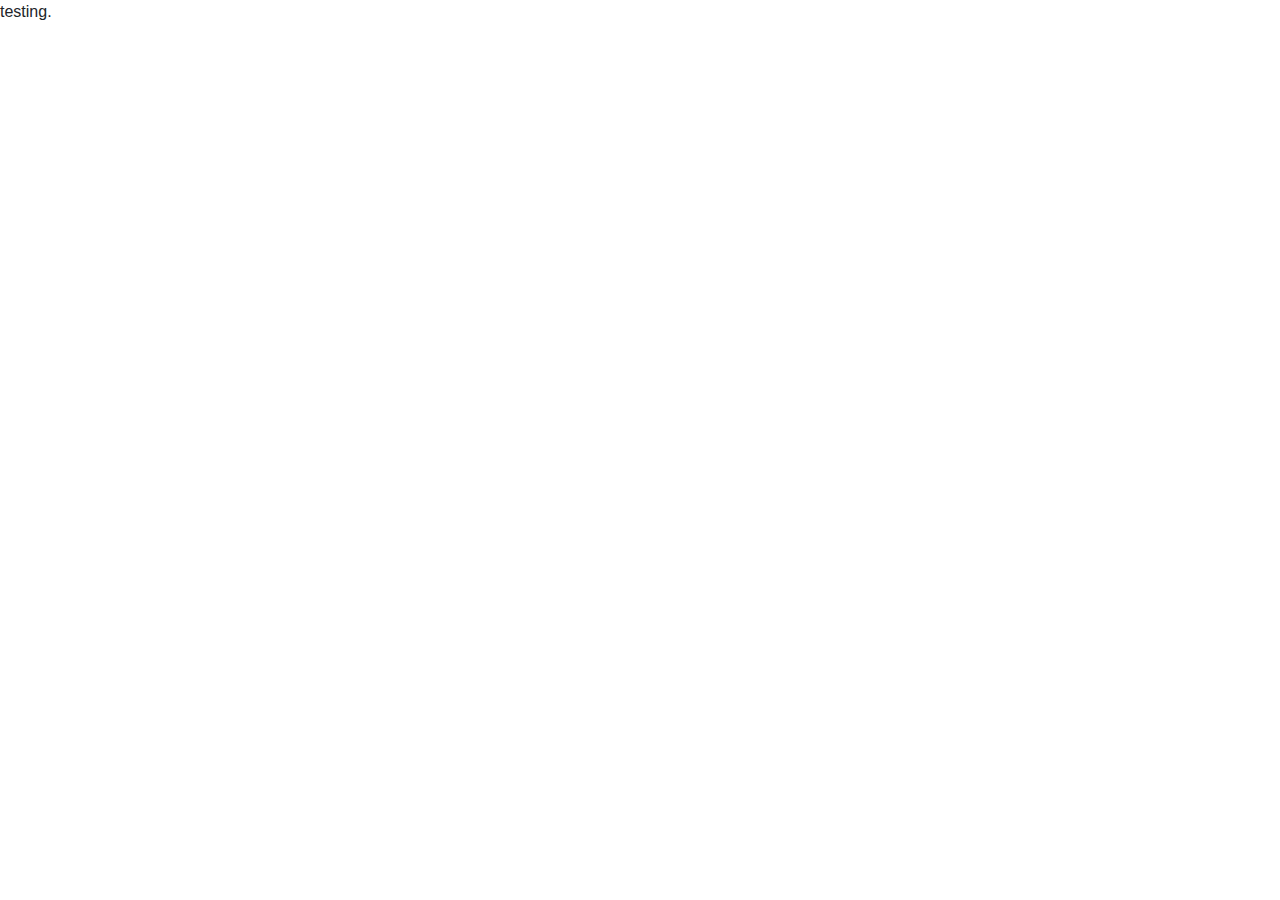
==== index.html @ 577a8fa8 "added index and css" ====
<!doctype html>
<html>

<head>

<!-- Bootstrap CSS -->
<link rel="stylesheet" href="https://stackpath.bootstrapcdn.com/bootstrap/4.3.1/css/bootstrap.min.css" integrity="sha384-ggOyR0iXCbMQv3Xipma34MD+dH/1fQ784/j6cY/iJTQUOhcWr7x9JvoRxT2MZw1T" crossorigin="anonymous">
<link rel="stylesheet" href="css/index.css">

<title>over the horizon! an animal crossing: new horizons resource</title>
</head>

<body>
testing.





 <!-- Optional JavaScript -->
<!-- jQuery first, then Popper.js, then Bootstrap JS -->
<script src="https://code.jquery.com/jquery-3.3.1.slim.min.js"
      integrity="sha384-q8i/X+965DzO0rT7abK41JStQIAqVgRVzpbzo5smXKp4YfRvH+8abtTE1Pi6jizo"
      crossorigin="anonymous"></script>
<script src="https://cdnjs.cloudflare.com/ajax/libs/popper.js/1.14.7/umd/popper.min.js"
      integrity="sha384-UO2eT0CpHqdSJQ6hJty5KVphtPhzWj9WO1clHTMGa3JDZwrnQq4sF86dIHNDz0W1"
      crossorigin="anonymous"></script>
<script src="https://stackpath.bootstrapcdn.com/bootstrap/4.3.1/js/bootstrap.min.js"
      integrity="sha384-JjSmVgyd0p3pXB1rRibZUAYoIIy6OrQ6VrjIEaFf/nJGzIxFDsf4x0xIM+B07jRM"
      crossorigin="anonymous"></script>
</body>
</html>
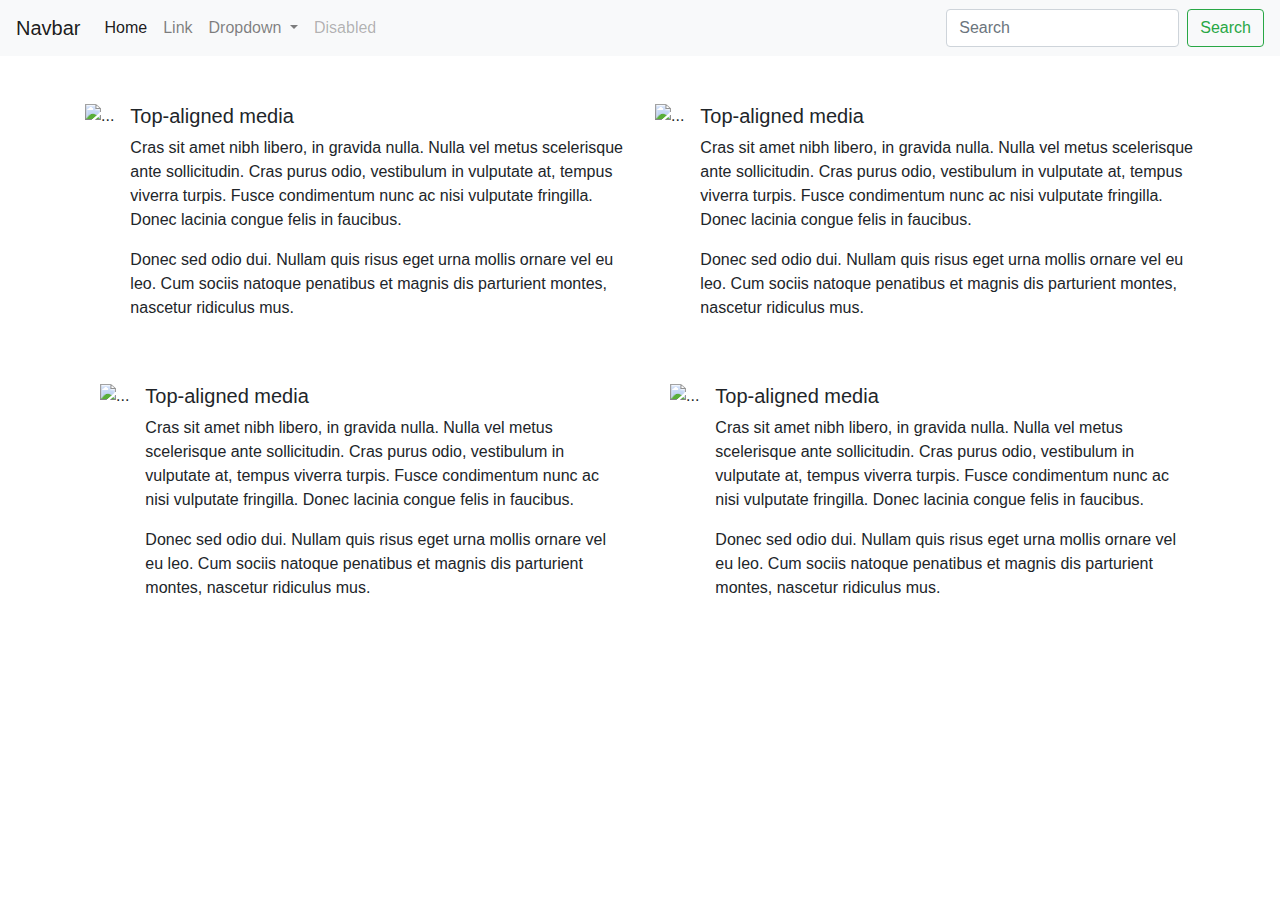
==== commit ba477f20: "added bootstrap" ====
--- a/index.html
+++ b/index.html
@@ -2,6 +2,28 @@
 <html>
 
 <head>
+
+<!-- Global site tag (gtag.js) - Google Analytics -->
+<script async src="https://www.googletagmanager.com/gtag/js?id=G-YRQJ0ZQFK2"></script>
+<script>
+  window.dataLayer = window.dataLayer || [];
+  function gtag(){dataLayer.push(arguments);}
+  gtag('js', new Date());
+
+  gtag('config', 'G-YRQJ0ZQFK2');
+</script>
+
+<!-- Hotjar Tracking Code for https://lesliewonggg.github.io/UX_UI_HW_21/ -->
+<script>
+      (function(h,o,t,j,a,r){
+          h.hj=h.hj||function(){(h.hj.q=h.hj.q||[]).push(arguments)};
+          h._hjSettings={hjid:2699867,hjsv:6};
+          a=o.getElementsByTagName('head')[0];
+          r=o.createElement('script');r.async=1;
+          r.src=t+h._hjSettings.hjid+j+h._hjSettings.hjsv;
+          a.appendChild(r);
+      })(window,document,'https://static.hotjar.com/c/hotjar-','.js?sv=');
+  </script>
 
 <!-- Bootstrap CSS -->
 <link rel="stylesheet" href="https://stackpath.bootstrapcdn.com/bootstrap/4.3.1/css/bootstrap.min.css" integrity="sha384-ggOyR0iXCbMQv3Xipma34MD+dH/1fQ784/j6cY/iJTQUOhcWr7x9JvoRxT2MZw1T" crossorigin="anonymous">
@@ -11,10 +33,100 @@
 </head>
 
 <body>
-testing.
+
+<!-- navigation -->
+      <nav class="navbar navbar-expand-lg navbar-light bg-light">
+            <a class="navbar-brand" href="#">Navbar</a>
+            <button class="navbar-toggler" type="button" data-toggle="collapse" data-target="#navbarSupportedContent" aria-controls="navbarSupportedContent" aria-expanded="false" aria-label="Toggle navigation">
+              <span class="navbar-toggler-icon"></span>
+            </button>
+          
+            <div class="collapse navbar-collapse" id="navbarSupportedContent">
+              <ul class="navbar-nav mr-auto">
+                <li class="nav-item active">
+                  <a class="nav-link" href="#">Home <span class="sr-only">(current)</span></a>
+                </li>
+                <li class="nav-item">
+                  <a class="nav-link" href="#">Link</a>
+                </li>
+                <li class="nav-item dropdown">
+                  <a class="nav-link dropdown-toggle" href="#" id="navbarDropdown" role="button" data-toggle="dropdown" aria-haspopup="true" aria-expanded="false">
+                    Dropdown
+                  </a>
+                  <div class="dropdown-menu" aria-labelledby="navbarDropdown">
+                    <a class="dropdown-item" href="#">Action</a>
+                    <a class="dropdown-item" href="#">Another action</a>
+                    <div class="dropdown-divider"></div>
+                    <a class="dropdown-item" href="#">Something else here</a>
+                  </div>
+                </li>
+                <li class="nav-item">
+                  <a class="nav-link disabled" href="#" tabindex="-1" aria-disabled="true">Disabled</a>
+                </li>
+              </ul>
+              <form class="form-inline my-2 my-lg-0">
+                <input class="form-control mr-sm-2" type="search" placeholder="Search" aria-label="Search">
+                <button class="btn btn-outline-success my-2 my-sm-0" type="submit">Search</button>
+              </form>
+            </div>
+          </nav>
+
+<!-- posts -->
+
+<div class="container">
+      <div class="row">
+        <div class="col"><br><br>
+          
+            <div class="media">
+                  <img src="..." class="align-self-start mr-3" alt="...">
+                  <div class="media-body">
+                    <h5 class="mt-0">Top-aligned media</h5>
+                    <p>Cras sit amet nibh libero, in gravida nulla. Nulla vel metus scelerisque ante sollicitudin. Cras purus odio, vestibulum in vulputate at, tempus viverra turpis. Fusce condimentum nunc ac nisi vulputate fringilla. Donec lacinia congue felis in faucibus.</p>
+                    <p>Donec sed odio dui. Nullam quis risus eget urna mollis ornare vel eu leo. Cum sociis natoque penatibus et magnis dis parturient montes, nascetur ridiculus mus.</p>
+                  </div></div>
+                  <br><br>
+            <div class="col">
+
+                  <div class="media">
+                        <img src="..." class="align-self-start mr-3" alt="...">
+                        <div class="media-body">
+                          <h5 class="mt-0">Top-aligned media</h5>
+                          <p>Cras sit amet nibh libero, in gravida nulla. Nulla vel metus scelerisque ante sollicitudin. Cras purus odio, vestibulum in vulputate at, tempus viverra turpis. Fusce condimentum nunc ac nisi vulputate fringilla. Donec lacinia congue felis in faucibus.</p>
+                          <p>Donec sed odio dui. Nullam quis risus eget urna mollis ornare vel eu leo. Cum sociis natoque penatibus et magnis dis parturient montes, nascetur ridiculus mus.</p>
+                        </div>
+                      </div>
+                </div>
+                
+                <div class="w-100"></div>
 
 
+        </div>
+        <div class="col"><br><br>
+          
+            <div class="media">
+                  <img src="..." class="align-self-start mr-3" alt="...">
+                  <div class="media-body">
+                    <h5 class="mt-0">Top-aligned media</h5>
+                    <p>Cras sit amet nibh libero, in gravida nulla. Nulla vel metus scelerisque ante sollicitudin. Cras purus odio, vestibulum in vulputate at, tempus viverra turpis. Fusce condimentum nunc ac nisi vulputate fringilla. Donec lacinia congue felis in faucibus.</p>
+                    <p>Donec sed odio dui. Nullam quis risus eget urna mollis ornare vel eu leo. Cum sociis natoque penatibus et magnis dis parturient montes, nascetur ridiculus mus.</p>
+                  </div></div>
 
+                  <br><br>
+             <div class="col">
+
+                  <div class="media">
+                        <img src="..." class="align-self-start mr-3" alt="...">
+                        <div class="media-body">
+                          <h5 class="mt-0">Top-aligned media</h5>
+                          <p>Cras sit amet nibh libero, in gravida nulla. Nulla vel metus scelerisque ante sollicitudin. Cras purus odio, vestibulum in vulputate at, tempus viverra turpis. Fusce condimentum nunc ac nisi vulputate fringilla. Donec lacinia congue felis in faucibus.</p>
+                          <p>Donec sed odio dui. Nullam quis risus eget urna mollis ornare vel eu leo. Cum sociis natoque penatibus et magnis dis parturient montes, nascetur ridiculus mus.</p>
+                        </div>
+                      </div>
+                </div>
+
+        </div>
+      </div>
+    </div>
 
 
  <!-- Optional JavaScript -->
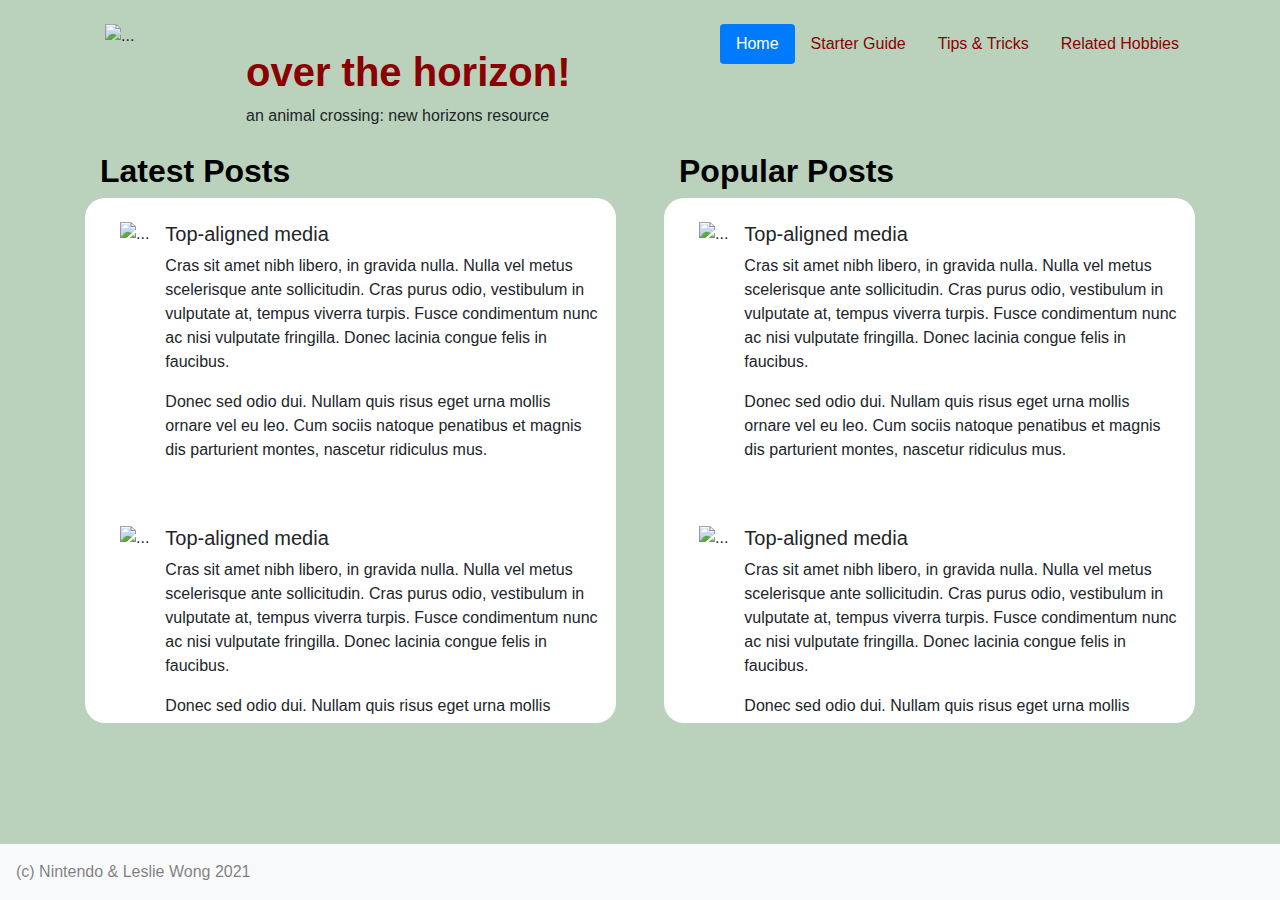
==== commit fdf8d621: "added colors" ====
--- a/index.html
+++ b/index.html
@@ -34,49 +34,48 @@
 
 <body>
 
-<!-- navigation -->
-      <nav class="navbar navbar-expand-lg navbar-light bg-light">
-            <a class="navbar-brand" href="#">Navbar</a>
-            <button class="navbar-toggler" type="button" data-toggle="collapse" data-target="#navbarSupportedContent" aria-controls="navbarSupportedContent" aria-expanded="false" aria-label="Toggle navigation">
-              <span class="navbar-toggler-icon"></span>
-            </button>
-          
-            <div class="collapse navbar-collapse" id="navbarSupportedContent">
-              <ul class="navbar-nav mr-auto">
-                <li class="nav-item active">
-                  <a class="nav-link" href="#">Home <span class="sr-only">(current)</span></a>
-                </li>
-                <li class="nav-item">
-                  <a class="nav-link" href="#">Link</a>
-                </li>
-                <li class="nav-item dropdown">
-                  <a class="nav-link dropdown-toggle" href="#" id="navbarDropdown" role="button" data-toggle="dropdown" aria-haspopup="true" aria-expanded="false">
-                    Dropdown
-                  </a>
-                  <div class="dropdown-menu" aria-labelledby="navbarDropdown">
-                    <a class="dropdown-item" href="#">Action</a>
-                    <a class="dropdown-item" href="#">Another action</a>
-                    <div class="dropdown-divider"></div>
-                    <a class="dropdown-item" href="#">Something else here</a>
-                  </div>
-                </li>
-                <li class="nav-item">
-                  <a class="nav-link disabled" href="#" tabindex="-1" aria-disabled="true">Disabled</a>
-                </li>
-              </ul>
-              <form class="form-inline my-2 my-lg-0">
-                <input class="form-control mr-sm-2" type="search" placeholder="Search" aria-label="Search">
-                <button class="btn btn-outline-success my-2 my-sm-0" type="submit">Search</button>
-              </form>
-            </div>
-          </nav>
-
 <!-- posts -->
 
 <div class="container">
+
+  <!-- navigation -->
+<br>
+
+<div class="media">
+  <img src="https://static.wikia.nocookie.net/acnewleaf/images/4/49/Celeste.png" width="125px" class="mr-3" alt="...">
+  <div class="media-body"><br>
+    <h1 class="mt-0"><b>over the horizon!</b></h1>
+    an animal crossing: new horizons resource
+  </div>
+  <ul class="nav justify-content-end">
+    <ul class="nav nav-pills">
+      <li class="nav-item">
+        <a class="nav-link active" href="#">Home</a>
+      </li>
+      <li class="nav-item">
+        <a class="nav-link" href="#">Starter Guide</a>
+      </li>
+      <li class="nav-item">
+        <a class="nav-link" href="#">Tips & Tricks</a>
+      </li>
+      <li class="nav-item">
+        <a class="nav-link" href="#">Related Hobbies</a>
+      </li>
+    </ul>
+    </ul>
+</div>
+<br>
+<div class="container">
+  <div class="row">
+    <div class="col-sm mr-4">
+      <h2><b>Latest Posts</b></h2>
+    </div>
+    <div class="col-sm ml-4">
+      <h2><b>Popular Posts</b></h2>
+    </div>
+  </div>
       <div class="row">
-        <div class="col"><br><br>
-          
+          <div class="col mr-4"><br>
             <div class="media">
                   <img src="..." class="align-self-start mr-3" alt="...">
                   <div class="media-body">
@@ -85,7 +84,6 @@
                     <p>Donec sed odio dui. Nullam quis risus eget urna mollis ornare vel eu leo. Cum sociis natoque penatibus et magnis dis parturient montes, nascetur ridiculus mus.</p>
                   </div></div>
                   <br><br>
-            <div class="col">
 
                   <div class="media">
                         <img src="..." class="align-self-start mr-3" alt="...">
@@ -94,14 +92,13 @@
                           <p>Cras sit amet nibh libero, in gravida nulla. Nulla vel metus scelerisque ante sollicitudin. Cras purus odio, vestibulum in vulputate at, tempus viverra turpis. Fusce condimentum nunc ac nisi vulputate fringilla. Donec lacinia congue felis in faucibus.</p>
                           <p>Donec sed odio dui. Nullam quis risus eget urna mollis ornare vel eu leo. Cum sociis natoque penatibus et magnis dis parturient montes, nascetur ridiculus mus.</p>
                         </div>
-                      </div>
                 </div>
                 
                 <div class="w-100"></div>
 
 
         </div>
-        <div class="col"><br><br>
+        <div class="col ml-4"><br>
           
             <div class="media">
                   <img src="..." class="align-self-start mr-3" alt="...">
@@ -112,7 +109,6 @@
                   </div></div>
 
                   <br><br>
-             <div class="col">
 
                   <div class="media">
                         <img src="..." class="align-self-start mr-3" alt="...">
@@ -121,12 +117,22 @@
                           <p>Cras sit amet nibh libero, in gravida nulla. Nulla vel metus scelerisque ante sollicitudin. Cras purus odio, vestibulum in vulputate at, tempus viverra turpis. Fusce condimentum nunc ac nisi vulputate fringilla. Donec lacinia congue felis in faucibus.</p>
                           <p>Donec sed odio dui. Nullam quis risus eget urna mollis ornare vel eu leo. Cum sociis natoque penatibus et magnis dis parturient montes, nascetur ridiculus mus.</p>
                         </div>
-                      </div>
                 </div>
 
         </div>
       </div>
     </div>
+
+    
+  <!-- footer !-->
+  <div class="fixed-bottom">
+    <nav class="navbar navbar-light bg-light">
+      <span class="navbar-text">
+        (c) Nintendo & Leslie Wong 2021
+      </span>
+    </nav>
+  </div>
+
 
 
  <!-- Optional JavaScript -->
--- a/css/index.css
+++ b/css/index.css
@@ -0,0 +1,30 @@
+body {
+    background-color: #bad2bc;
+}
+
+.col {
+    background-color: white;
+    border-radius: 20px;
+    height: 525px;
+    overflow-y: auto;
+}
+
+.nav-item a {
+    color: #8a0102;
+}
+
+.nav-link active {
+    background-color: #8a0102;
+}
+
+.media {
+    margin-left: 20px;
+}
+
+h1 {
+color: #8a0102;
+}
+
+h2 {
+    color: black;
+}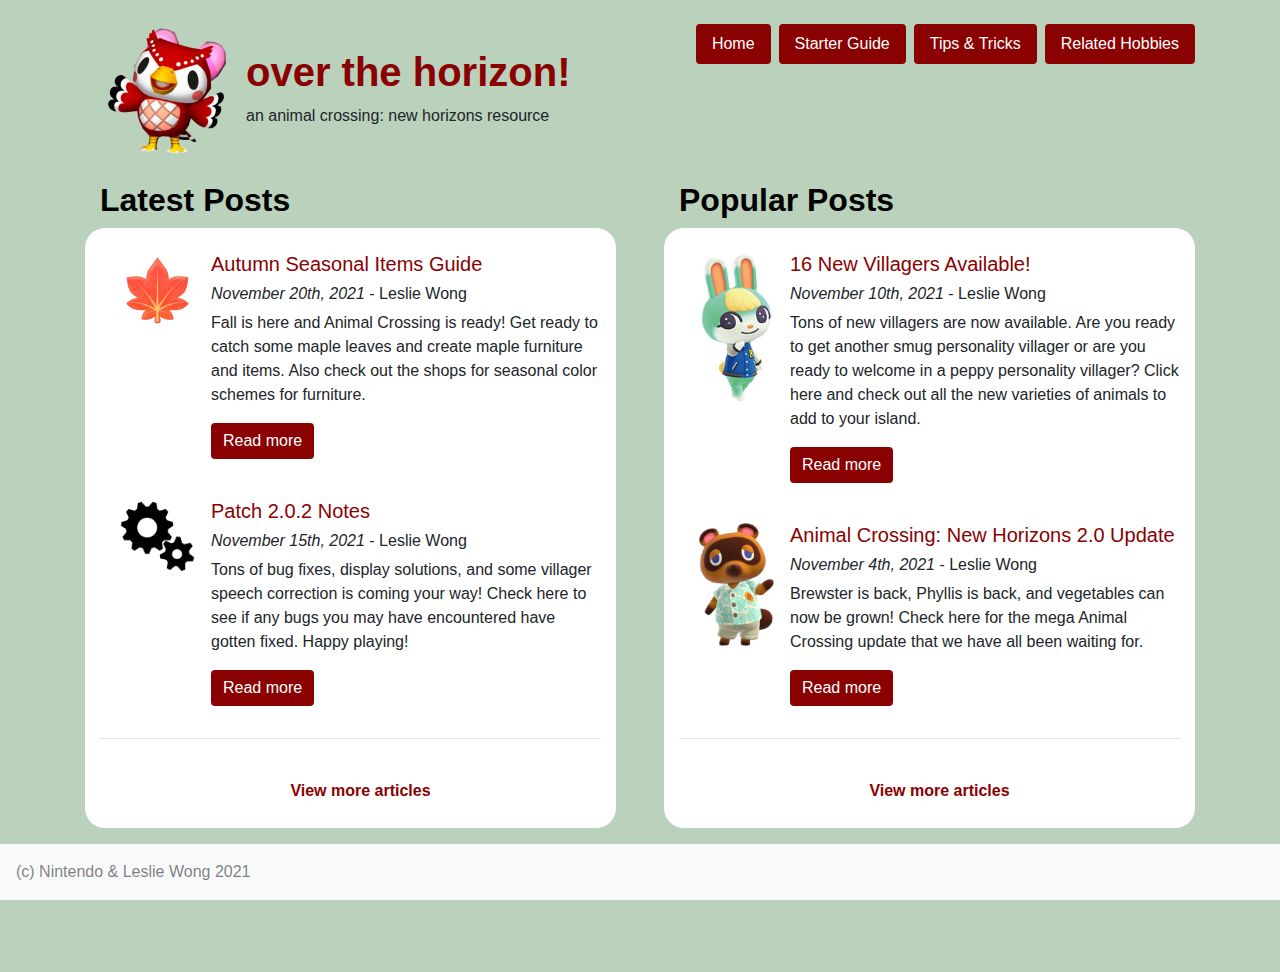
==== commit d391a7a8: "added starter guide" ====
--- a/index.html
+++ b/index.html
@@ -42,29 +42,33 @@
 <br>
 
 <div class="media">
-  <img src="https://static.wikia.nocookie.net/acnewleaf/images/4/49/Celeste.png" width="125px" class="mr-3" alt="...">
+  <img src="images/logo.png" width="125px" class="mr-3" alt="...">
   <div class="media-body"><br>
     <h1 class="mt-0"><b>over the horizon!</b></h1>
     an animal crossing: new horizons resource
   </div>
   <ul class="nav justify-content-end">
     <ul class="nav nav-pills">
-      <li class="nav-item">
-        <a class="nav-link active" href="#">Home</a>
+      <li class="nav-item ml-2">
+        <a class="nav-link active" href="index.html">Home</a>
       </li>
-      <li class="nav-item">
-        <a class="nav-link" href="#">Starter Guide</a>
+      <li class="nav-item ml-2">
+        <a class="nav-link active" href="starterguide.html">Starter Guide</a>
       </li>
-      <li class="nav-item">
-        <a class="nav-link" href="#">Tips & Tricks</a>
+      <li class="nav-item ml-2">
+        <a class="nav-link active" href="tipstricks.html">Tips & Tricks</a>
       </li>
-      <li class="nav-item">
-        <a class="nav-link" href="#">Related Hobbies</a>
+      <li class="nav-item ml-2">
+        <a class="nav-link active" href="related.html">Related Hobbies</a>
       </li>
     </ul>
     </ul>
 </div>
+
+<!-- posts -->
+
 <br>
+
 <div class="container">
   <div class="row">
     <div class="col-sm mr-4">
@@ -77,23 +81,34 @@
       <div class="row">
           <div class="col mr-4"><br>
             <div class="media">
-                  <img src="..." class="align-self-start mr-3" alt="...">
+                  <img src="images/autumnguide.png" width="75px" class="align-self-start mr-3" alt="...">
                   <div class="media-body">
-                    <h5 class="mt-0">Top-aligned media</h5>
-                    <p>Cras sit amet nibh libero, in gravida nulla. Nulla vel metus scelerisque ante sollicitudin. Cras purus odio, vestibulum in vulputate at, tempus viverra turpis. Fusce condimentum nunc ac nisi vulputate fringilla. Donec lacinia congue felis in faucibus.</p>
-                    <p>Donec sed odio dui. Nullam quis risus eget urna mollis ornare vel eu leo. Cum sociis natoque penatibus et magnis dis parturient montes, nascetur ridiculus mus.</p>
+                    <a href="#"><h5 class="mt-0">Autumn Seasonal Items Guide</h5></a>
+                    <h6><i>November 20th, 2021</i> - Leslie Wong</h6>
+                    <p>Fall is here and Animal Crossing is ready! Get ready to catch some maple leaves and create maple furniture and items. Also check out the shops for seasonal color schemes for furniture.</p>
+                    <p><button type="button" class="btn btn-primary">Read more</button>
+                    </p>
                   </div></div>
-                  <br><br>
+                  <br>
 
                   <div class="media">
-                        <img src="..." class="align-self-start mr-3" alt="...">
+                        <img src="images/patch.png" width="75px" class="align-self-start mr-3" alt="...">
                         <div class="media-body">
-                          <h5 class="mt-0">Top-aligned media</h5>
-                          <p>Cras sit amet nibh libero, in gravida nulla. Nulla vel metus scelerisque ante sollicitudin. Cras purus odio, vestibulum in vulputate at, tempus viverra turpis. Fusce condimentum nunc ac nisi vulputate fringilla. Donec lacinia congue felis in faucibus.</p>
-                          <p>Donec sed odio dui. Nullam quis risus eget urna mollis ornare vel eu leo. Cum sociis natoque penatibus et magnis dis parturient montes, nascetur ridiculus mus.</p>
+                          <a href="#"><h5 class="mt-0">Patch 2.0.2 Notes</h5></a>
+                          <h6><i>November 15th, 2021</i> - Leslie Wong</h6>
+                          <p>Tons of bug fixes, display solutions, and some villager speech correction is coming your way! Check here to see if any bugs you may have encountered have gotten fixed. Happy playing!</p>
+                    <p><button type="button" class="btn btn-primary">Read more</button>
+                    </p>
                         </div>
                 </div>
-                
+
+                <hr>
+<br>
+                <div class="media">
+                      <div class="media-body">
+                        <center><a href="#"><b>View more articles</b></a></center>
+                </div>
+              </div>
                 <div class="w-100"></div>
 
 
@@ -101,23 +116,35 @@
         <div class="col ml-4"><br>
           
             <div class="media">
-                  <img src="..." class="align-self-start mr-3" alt="...">
+                  <img src="images/sasha.png" width="75px" class="align-self-start mr-3" alt="...">
                   <div class="media-body">
-                    <h5 class="mt-0">Top-aligned media</h5>
-                    <p>Cras sit amet nibh libero, in gravida nulla. Nulla vel metus scelerisque ante sollicitudin. Cras purus odio, vestibulum in vulputate at, tempus viverra turpis. Fusce condimentum nunc ac nisi vulputate fringilla. Donec lacinia congue felis in faucibus.</p>
-                    <p>Donec sed odio dui. Nullam quis risus eget urna mollis ornare vel eu leo. Cum sociis natoque penatibus et magnis dis parturient montes, nascetur ridiculus mus.</p>
+                    <a href="#"><h5 class="mt-0">16 New Villagers Available!</h5></a>
+                    <h6><i>November 10th, 2021</i> - Leslie Wong</h6>
+                    <p>Tons of new villagers are now available. Are you ready to get another smug personality villager or are you ready to welcome in a peppy personality villager? Click here and check out all the new varieties of animals to add to your island.</p>
+                    <p><button type="button" class="btn btn-primary">Read more</button>
+                    </p>
                   </div></div>
 
-                  <br><br>
+                  <br>
 
                   <div class="media">
-                        <img src="..." class="align-self-start mr-3" alt="...">
+                        <img src="images/tom.png" width="75px" class="align-self-start mr-3" alt="...">
                         <div class="media-body">
-                          <h5 class="mt-0">Top-aligned media</h5>
-                          <p>Cras sit amet nibh libero, in gravida nulla. Nulla vel metus scelerisque ante sollicitudin. Cras purus odio, vestibulum in vulputate at, tempus viverra turpis. Fusce condimentum nunc ac nisi vulputate fringilla. Donec lacinia congue felis in faucibus.</p>
-                          <p>Donec sed odio dui. Nullam quis risus eget urna mollis ornare vel eu leo. Cum sociis natoque penatibus et magnis dis parturient montes, nascetur ridiculus mus.</p>
-                        </div>
+                          <a href="#"><h5 class="mt-0">Animal Crossing: New Horizons 2.0 Update</h5></a>
+                          <h6><i>November 4th, 2021</i> - Leslie Wong</h6>
+                          <p>Brewster is back, Phyllis is back, and vegetables can now be grown! Check here for the mega Animal Crossing update that we have all been waiting for. </p>
+                    <p><button type="button" class="btn btn-primary">Read more</button>
+                    </p>
+                  </div>
                 </div>
+
+                <hr>
+<br>
+                <div class="media">
+                      <div class="media-body">
+                        <center><a href="#"><b>View more articles</b></a></center>
+                </div>
+              </div>
 
         </div>
       </div>
@@ -133,6 +160,7 @@
     </nav>
   </div>
 
+<br><br><br><br><br><br>
 
 
  <!-- Optional JavaScript -->
@@ -147,4 +175,5 @@
       integrity="sha384-JjSmVgyd0p3pXB1rRibZUAYoIIy6OrQ6VrjIEaFf/nJGzIxFDsf4x0xIM+B07jRM"
       crossorigin="anonymous"></script>
 </body>
-</html>+</html>
+
--- a/css/index.css
+++ b/css/index.css
@@ -5,16 +5,39 @@
 .col {
     background-color: white;
     border-radius: 20px;
-    height: 525px;
+    height: 600px;
     overflow-y: auto;
 }
 
-.nav-item a {
-    color: #8a0102;
+.col-12 {
+    background-color: white;
+    border-radius: 20px;
+
 }
 
-.nav-link active {
-    background-color: #8a0102;
+.jumbotron {
+    border-radius: 20px;
+    background-color: white;
+
+}
+
+
+.active {
+    color: white !important;
+    background-color: #8a0102 !important;
+}
+
+
+
+.btn-primary {
+    background-color: #8a0102 !important;
+    border: none;
+}
+
+.btn-lg {
+    background-color: #8a0102 !important;
+    color: white !important;
+ 
 }
 
 .media {
@@ -22,9 +45,13 @@
 }
 
 h1 {
-color: #8a0102;
+    color: #8a0102;
 }
 
 h2 {
     color: black;
-}+}
+
+a {
+    color: #8a0102 !important;
+}
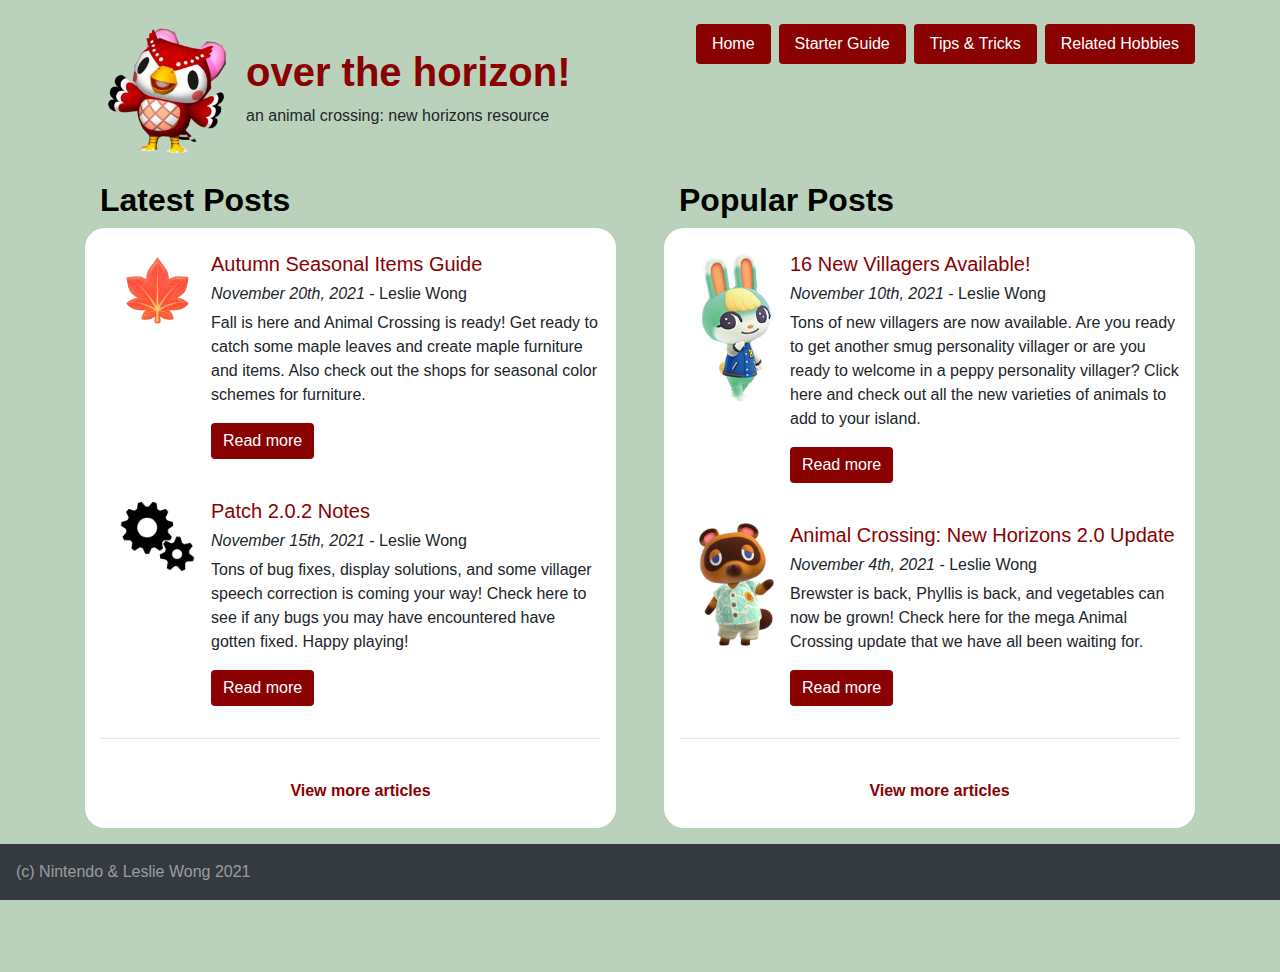
==== commit e5f25b73: "finished" ====
--- a/index.html
+++ b/index.html
@@ -33,8 +33,6 @@
 </head>
 
 <body>
-
-<!-- posts -->
 
 <div class="container">
 
@@ -153,7 +151,7 @@
     
   <!-- footer !-->
   <div class="fixed-bottom">
-    <nav class="navbar navbar-light bg-light">
+    <nav class="navbar navbar-dark bg-dark">
       <span class="navbar-text">
         (c) Nintendo & Leslie Wong 2021
       </span>
--- a/css/index.css
+++ b/css/index.css
@@ -32,6 +32,7 @@
 .btn-primary {
     background-color: #8a0102 !important;
     border: none;
+    color: white !important;
 }
 
 .btn-lg {
